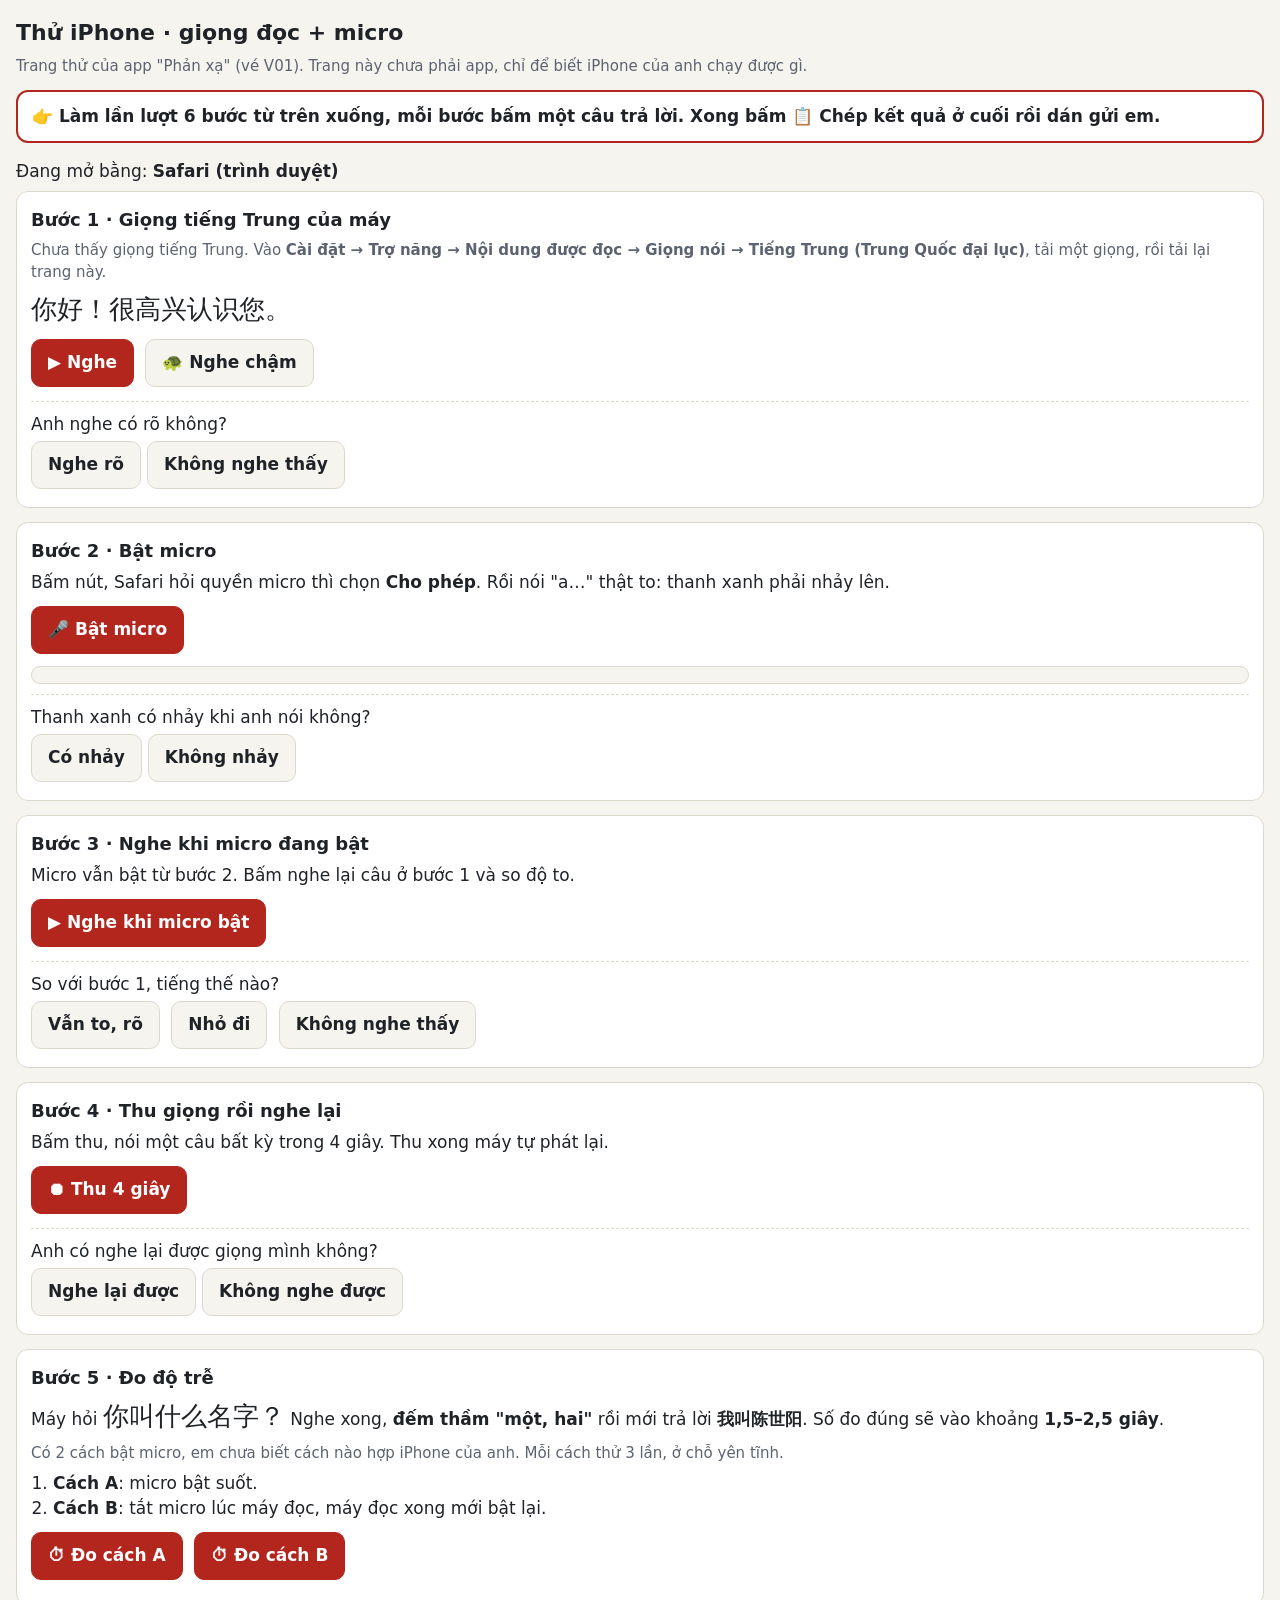
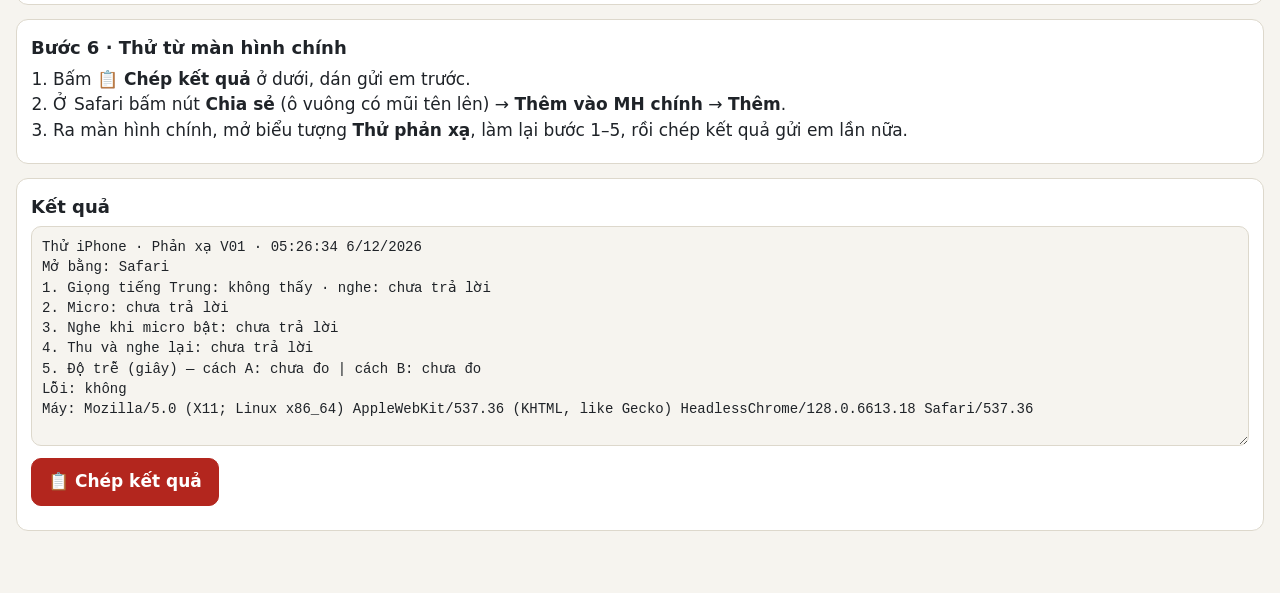
==== thu-iphone.html @ 157a1c89 "Add files via upload" ====
<!doctype html>
<html lang="vi">
<head>
<meta charset="utf-8">
<meta name="viewport" content="width=device-width, initial-scale=1, viewport-fit=cover">
<meta name="apple-mobile-web-app-capable" content="yes">
<meta name="mobile-web-app-capable" content="yes">
<meta name="apple-mobile-web-app-title" content="Thử phản xạ">
<link rel="manifest" href="thu-iphone.webmanifest">
<title>Thử iPhone · Phản xạ</title>
<style>
  :root { --nen: #f6f4ef; --the: #fff; --chu: #1f2328; --phu: #5c6370; --vien: #ddd8cc; --chinh: #b3261e; --xanh: #1a7f37; --vang: #9a6700; }
  @media (prefers-color-scheme: dark) {
    :root { --nen: #16181c; --the: #22252b; --chu: #eceff4; --phu: #a7adb8; --vien: #3a3f47; --chinh: #ff7b72; --xanh: #56d364; --vang: #e3b341; }
  }
  * { box-sizing: border-box; }
  body { margin: 0; background: var(--nen); color: var(--chu); font: 17px/1.5 -apple-system, system-ui, "Segoe UI", sans-serif; padding: 16px 16px 48px; padding-top: max(16px, env(safe-area-inset-top)); }
  h1 { font-size: 22px; margin: 0 0 4px; }
  .chi { background: var(--the); border: 2px solid var(--chinh); border-radius: 12px; padding: 12px 14px; margin: 12px 0 16px; font-weight: 600; }
  section { background: var(--the); border: 1px solid var(--vien); border-radius: 12px; padding: 14px; margin-bottom: 14px; }
  h2 { font-size: 18px; margin: 0 0 6px; }
  p { margin: 6px 0; }
  .phu { color: var(--phu); font-size: 15px; }
  button { font: inherit; font-weight: 600; min-height: 48px; padding: 10px 16px; border-radius: 10px; border: 1px solid var(--vien); background: var(--nen); color: var(--chu); margin: 4px 6px 4px 0; cursor: pointer; }
  button.chinh { background: var(--chinh); border-color: var(--chinh); color: #fff; }
  button[aria-pressed="true"] { outline: 3px solid var(--xanh); }
  button:disabled { opacity: .45; }
  .hoi { margin-top: 10px; padding-top: 10px; border-top: 1px dashed var(--vien); }
  .thanh { height: 18px; background: var(--nen); border: 1px solid var(--vien); border-radius: 9px; overflow: hidden; margin: 8px 0; }
  .thanh > div { height: 100%; width: 0; background: var(--xanh); transition: width 60ms linear; }
  .bao { font-weight: 600; }
  .bao.loi { color: var(--chinh); }
  .bao.tot { color: var(--xanh); }
  .zh { font-size: 26px; }
  ol.so { margin: 6px 0; padding-left: 22px; }
  textarea { width: 100%; min-height: 220px; font: 14px/1.45 ui-monospace, Menlo, monospace; border-radius: 10px; border: 1px solid var(--vien); background: var(--nen); color: var(--chu); padding: 10px; }
</style>
</head>
<body>
<h1>Thử iPhone · giọng đọc + micro</h1>
<p class="phu">Trang thử của app "Phản xạ" (vé V01). Trang này chưa phải app, chỉ để biết iPhone của anh chạy được gì.</p>
<p class="chi">👉 Làm lần lượt 6 bước từ trên xuống, mỗi bước bấm một câu trả lời. Xong bấm <b>📋 Chép kết quả</b> ở cuối rồi dán gửi em.</p>
<p>Đang mở bằng: <b id="cheDo"></b></p>

<section id="b1">
  <h2>Bước 1 · Giọng tiếng Trung của máy</h2>
  <p id="dsGiong" class="phu">Đang tìm giọng…</p>
  <p class="zh">你好！很高兴认识您。</p>
  <button class="chinh" id="nghe1">▶ Nghe</button>
  <button id="nghe1Cham">🐢 Nghe chậm</button>
  <p class="bao" id="bao1"></p>
  <div class="hoi">Anh nghe có rõ không?
    <div><button data-buoc="b1" data-tl="rõ">Nghe rõ</button><button data-buoc="b1" data-tl="không nghe thấy">Không nghe thấy</button></div>
  </div>
</section>

<section id="b2">
  <h2>Bước 2 · Bật micro</h2>
  <p>Bấm nút, Safari hỏi quyền micro thì chọn <b>Cho phép</b>. Rồi nói "a…" thật to: thanh xanh phải nhảy lên.</p>
  <button class="chinh" id="batMic">🎤 Bật micro</button>
  <div class="thanh"><div id="muc"></div></div>
  <p class="bao" id="bao2"></p>
  <div class="hoi">Thanh xanh có nhảy khi anh nói không?
    <div><button data-buoc="b2" data-tl="có nhảy">Có nhảy</button><button data-buoc="b2" data-tl="không nhảy">Không nhảy</button></div>
  </div>
</section>

<section id="b3">
  <h2>Bước 3 · Nghe khi micro đang bật</h2>
  <p>Micro vẫn bật từ bước 2. Bấm nghe lại câu ở bước 1 và so độ to.</p>
  <button class="chinh" id="nghe3">▶ Nghe khi micro bật</button>
  <p class="bao" id="bao3"></p>
  <div class="hoi">So với bước 1, tiếng thế nào?
    <div>
      <button data-buoc="b3" data-tl="vẫn to, rõ">Vẫn to, rõ</button>
      <button data-buoc="b3" data-tl="nhỏ đi / ra loa nghe gọi">Nhỏ đi</button>
      <button data-buoc="b3" data-tl="không nghe thấy">Không nghe thấy</button>
    </div>
  </div>
</section>

<section id="b4">
  <h2>Bước 4 · Thu giọng rồi nghe lại</h2>
  <p>Bấm thu, nói một câu bất kỳ trong 4 giây. Thu xong máy tự phát lại.</p>
  <button class="chinh" id="thu">⏺ Thu 4 giây</button>
  <audio id="banThu" controls hidden></audio>
  <p class="bao" id="bao4"></p>
  <div class="hoi">Anh có nghe lại được giọng mình không?
    <div><button data-buoc="b4" data-tl="nghe lại được">Nghe lại được</button><button data-buoc="b4" data-tl="không nghe được">Không nghe được</button></div>
  </div>
</section>

<section id="b5">
  <h2>Bước 5 · Đo độ trễ</h2>
  <p>Máy hỏi <span class="zh">你叫什么名字？</span> Nghe xong, <b>đếm thầm "một, hai"</b> rồi mới trả lời <b>我叫陈世阳</b>. Số đo đúng sẽ vào khoảng <b>1,5–2,5 giây</b>.</p>
  <p class="phu">Có 2 cách bật micro, em chưa biết cách nào hợp iPhone của anh. Mỗi cách thử 3 lần, ở chỗ yên tĩnh.</p>
  <ol class="so">
    <li><b>Cách A</b>: micro bật suốt.</li>
    <li><b>Cách B</b>: tắt micro lúc máy đọc, máy đọc xong mới bật lại.</li>
  </ol>
  <button class="chinh" id="doA">⏱ Đo cách A</button>
  <button class="chinh" id="doB">⏱ Đo cách B</button>
  <p class="bao" id="bao5"></p>
  <p id="ketQua5" class="phu"></p>
</section>

<section id="b6">
  <h2>Bước 6 · Thử từ màn hình chính</h2>
  <ol class="so">
    <li>Bấm <b>📋 Chép kết quả</b> ở dưới, dán gửi em trước.</li>
    <li>Ở Safari bấm nút <b>Chia sẻ</b> (ô vuông có mũi tên lên) → <b>Thêm vào MH chính</b> → <b>Thêm</b>.</li>
    <li>Ra màn hình chính, mở biểu tượng <b>Thử phản xạ</b>, làm lại bước 1–5, rồi chép kết quả gửi em lần nữa.</li>
  </ol>
</section>

<section>
  <h2>Kết quả</h2>
  <textarea id="tongKet" readonly></textarea>
  <button class="chinh" id="chep">📋 Chép kết quả</button>
  <p class="bao" id="baoChep"></p>
</section>

<script type="module">
import { timDiemMoMieng, tinhNguong } from './js/do-tre.js';

const $ = id => document.getElementById(id);
const CAU_THU = '你好！很高兴认识您。';
const CAU_HOI = '你叫什么名字？';
const kq = { b1: '', b2: '', b3: '', b4: '', A: [], B: [], sanSangB: [], nguong: null, loi: [] };

const laManHinhChinh = navigator.standalone === true || matchMedia('(display-mode: standalone)').matches;
$('cheDo').textContent = laManHinhChinh ? 'Màn hình chính' : 'Safari (trình duyệt)';

function bao(id, chu, kieu = '') { const el = $(id); el.textContent = chu; el.className = 'bao ' + kieu; }
function giay(ms) { return ms == null ? '—' : (ms / 1000).toFixed(1).replace('.', ','); }
function ghiLoi(chu) { kq.loi.push(chu); capNhatTongKet(); }

// ——— Giọng đọc ———
let giongTrung = null;
function chonGiong() {
  const tatCa = speechSynthesis.getVoices().filter(v => /^zh[-_]CN/i.test(v.lang) || v.lang === 'zh');
  if (!tatCa.length) {
    $('dsGiong').innerHTML = 'Chưa thấy giọng tiếng Trung. Vào <b>Cài đặt → Trợ năng → Nội dung được đọc → Giọng nói → Tiếng Trung (Trung Quốc đại lục)</b>, tải một giọng, rồi tải lại trang này.';
    return;
  }
  const tot = tatCa.find(v => /enhanced|premium|nâng cao|增强|优化/i.test(v.name));
  giongTrung = tot || tatCa[0];
  kq.giong = tatCa.map(v => v.name);
  $('dsGiong').textContent = `Có ${tatCa.length} giọng: ${kq.giong.join(', ')}. Đang dùng: ${giongTrung.name}.`;
  capNhatTongKet();
}
if ('speechSynthesis' in window) {
  chonGiong();
  speechSynthesis.addEventListener('voiceschanged', chonGiong);
} else {
  $('dsGiong').textContent = 'Trình duyệt này không có giọng đọc.';
}

// Đọc câu; trả về mốc performance.now() lúc đọc xong (hoặc lúc hết giờ chờ).
function noi(chu, toc = 1) {
  return new Promise(resolve => {
    if (!('speechSynthesis' in window)) { ghiLoi('không có speechSynthesis'); resolve({ xong: performance.now(), hetGio: true }); return; }
    speechSynthesis.cancel();
    const u = new SpeechSynthesisUtterance(chu);
    u.lang = 'zh-CN';
    if (giongTrung) u.voice = giongTrung;
    u.rate = toc;
    let daXong = false;
    const ket = hetGio => { if (daXong) return; daXong = true; clearTimeout(cho); resolve({ xong: performance.now(), hetGio }); };
    const cho = setTimeout(() => { ghiLoi('máy đọc không báo "xong" (hết giờ chờ)'); ket(true); }, 2500 + chu.length * 700 / toc);
    u.onend = () => ket(false);
    u.onerror = e => { ghiLoi('lỗi đọc: ' + (e.error || 'không rõ')); ket(true); };
    speechSynthesis.speak(u);
  });
}

$('nghe1').onclick = async () => { bao('bao1', 'Đang đọc…'); await noi(CAU_THU); bao('bao1', 'Đọc xong.'); };
$('nghe1Cham').onclick = async () => { bao('bao1', 'Đang đọc chậm…'); await noi(CAU_THU, 0.6); bao('bao1', 'Đọc xong.'); };

// ——— Micro ———
let luong = null, ngu = null, phanTich = null, nguon = null, dem = null;
const mau = [];           // [{t, muc}] — mẫu âm lượng liên tục, 20 ms một lần
let mucHienTai = 0;

async function moMic() {
  if (luong && luong.active) return true;
  try {
    luong = await navigator.mediaDevices.getUserMedia({ audio: { echoCancellation: true, noiseSuppression: true } });
  } catch (e) {
    const tuChoi = e.name === 'NotAllowedError';
    bao('bao2', tuChoi
      ? 'Safari chưa được dùng micro. Vào Cài đặt → Safari → Micrô → chọn "Hỏi" hoặc "Cho phép", rồi tải lại trang.'
      : 'Không bật được micro: ' + e.name, 'loi');
    ghiLoi('micro: ' + e.name);
    return false;
  }
  ngu = ngu || new (window.AudioContext || window.webkitAudioContext)();
  if (ngu.state === 'suspended') await ngu.resume();
  nguon = ngu.createMediaStreamSource(luong);
  phanTich = ngu.createAnalyser();
  phanTich.fftSize = 1024;
  nguon.connect(phanTich);
  const buf = new Float32Array(phanTich.fftSize);
  clearInterval(dem);
  dem = setInterval(() => {
    phanTich.getFloatTimeDomainData(buf);
    let s = 0; for (const x of buf) s += x * x;
    mucHienTai = Math.sqrt(s / buf.length);
    mau.push({ t: performance.now(), muc: mucHienTai });
    if (mau.length > 1500) mau.splice(0, 500);
    $('muc').style.width = Math.min(100, mucHienTai * 400) + '%';
  }, 20);
  return true;
}

function tatMic() {
  clearInterval(dem); dem = null;
  if (luong) luong.getTracks().forEach(t => t.stop());
  luong = null;
  $('muc').style.width = '0';
}

$('batMic').onclick = async () => {
  bao('bao2', 'Đang bật micro…');
  if (await moMic()) bao('bao2', 'Micro đã bật. Nói "a…" thử xem thanh xanh.', 'tot');
};

$('nghe3').onclick = async () => {
  if (!(await moMic())) return;
  bao('bao3', 'Đang đọc, micro vẫn bật…');
  await noi(CAU_THU);
  bao('bao3', 'Đọc xong.');
};

// ——— Thu và nghe lại ———
$('thu').onclick = async () => {
  if (!(await moMic())) { bao('bao4', 'Cần bật micro ở bước 2 trước.', 'loi'); return; }
  if (!window.MediaRecorder) { bao('bao4', 'Máy này không thu được (không có MediaRecorder).', 'loi'); ghiLoi('không có MediaRecorder'); return; }
  const kieu = ['audio/mp4', 'audio/webm'].find(k => MediaRecorder.isTypeSupported(k));
  const rec = new MediaRecorder(luong, kieu ? { mimeType: kieu } : undefined);
  const manh = [];
  rec.ondataavailable = e => e.data.size && manh.push(e.data);
  rec.onstop = () => {
    const blob = new Blob(manh, { type: rec.mimeType || kieu || 'audio/mp4' });
    const a = $('banThu');
    a.src = URL.createObjectURL(blob);
    a.hidden = false;
    a.play().catch(() => bao('bao4', 'Thu xong. Bấm ▶ trên thanh phát để nghe lại.'));
    bao('bao4', `Thu xong (${Math.round(blob.size / 1024)} KB). Đang phát lại…`, 'tot');
  };
  rec.start();
  let con = 4;
  $('thu').disabled = true;
  bao('bao4', `Đang thu… ${con}`);
  const t = setInterval(() => {
    con--;
    if (con > 0) { bao('bao4', `Đang thu… ${con}`); return; }
    clearInterval(t); rec.stop(); $('thu').disabled = false;
  }, 1000);
};

// ——— Đo độ trễ ———
const nghi = ms => new Promise(r => setTimeout(r, ms));

async function doDoTre(cach) {
  for (const id of ['doA', 'doB']) $(id).disabled = true;
  try {
    if (!(await moMic())) { bao('bao5', 'Cần bật micro ở bước 2 trước.', 'loi'); return; }
    bao('bao5', 'Giữ yên lặng 1 giây để máy nghe tiếng nền…');
    const moc = performance.now();
    await nghi(800);
    const nguong = tinhNguong(mau.filter(m => m.t >= moc));
    kq.nguong = nguong;

    if (cach === 'B') tatMic();
    bao('bao5', 'Máy đang hỏi… nghe xong đếm thầm "một, hai" rồi trả lời.');
    const { xong } = await noi(CAU_HOI);

    let sanSang = 0;
    if (cach === 'B') {
      if (!(await moMic())) return;
      sanSang = performance.now() - xong;
      kq.sanSangB.push(sanSang);
    }
    bao('bao5', '🎤 Mời anh trả lời…');
    let doTre = null;
    const het = xong + 8000;
    while (performance.now() < het) {
      await nghi(50);
      doTre = timDiemMoMieng(mau, { batDau: xong, nguong });
      if (doTre != null) break;
    }
    kq[cach].push(doTre);
    if (doTre == null) bao('bao5', 'Không nghe thấy tiếng trả lời trong 8 giây. Thử nói to hơn.', 'loi');
    else bao('bao5', `Cách ${cach}: anh mở miệng sau ${giay(doTre)} giây.` + (cach === 'B' ? ` (Micro bật lại sau ${giay(sanSang)} giây.)` : ''), 'tot');
    $('ketQua5').textContent = `Cách A: ${kq.A.map(giay).join(' · ') || 'chưa đo'} giây — Cách B: ${kq.B.map(giay).join(' · ') || 'chưa đo'} giây`;
    capNhatTongKet();
  } finally {
    for (const id of ['doA', 'doB']) $(id).disabled = false;
  }
}
$('doA').onclick = () => doDoTre('A');
$('doB').onclick = () => doDoTre('B');

// ——— Câu trả lời của anh + tổng kết ———
document.querySelectorAll('button[data-buoc]').forEach(b => {
  b.onclick = () => {
    const buoc = b.dataset.buoc;
    kq[buoc] = b.dataset.tl;
    document.querySelectorAll(`button[data-buoc="${buoc}"]`).forEach(x => x.setAttribute('aria-pressed', String(x === b)));
    capNhatTongKet();
  };
});

function capNhatTongKet() {
  const bayGio = new Date().toLocaleString('vi-VN');
  $('tongKet').value = [
    `Thử iPhone · Phản xạ V01 · ${bayGio}`,
    `Mở bằng: ${laManHinhChinh ? 'Màn hình chính' : 'Safari'}`,
    `1. Giọng tiếng Trung: ${kq.giong ? kq.giong.join(', ') : 'không thấy'} · nghe: ${kq.b1 || 'chưa trả lời'}`,
    `2. Micro: ${kq.b2 || 'chưa trả lời'}`,
    `3. Nghe khi micro bật: ${kq.b3 || 'chưa trả lời'}`,
    `4. Thu và nghe lại: ${kq.b4 || 'chưa trả lời'}`,
    `5. Độ trễ (giây) — cách A: ${kq.A.map(giay).join(' · ') || 'chưa đo'} | cách B: ${kq.B.map(giay).join(' · ') || 'chưa đo'}` +
      (kq.sanSangB.length ? ` | micro B bật lại sau: ${kq.sanSangB.map(giay).join(' · ')}` : '') +
      (kq.nguong != null ? ` | ngưỡng: ${kq.nguong.toFixed(3)}` : ''),
    `Lỗi: ${kq.loi.length ? kq.loi.join('; ') : 'không'}`,
    `Máy: ${navigator.userAgent}`,
  ].join('\n');
}
capNhatTongKet();

$('chep').onclick = async () => {
  capNhatTongKet();
  try {
    await navigator.clipboard.writeText($('tongKet').value);
    bao('baoChep', 'Đã chép. Mở Zalo hoặc ô chat, giữ ngón tay rồi chọn Dán.', 'tot');
  } catch {
    $('tongKet').select();
    bao('baoChep', 'Máy không cho chép tự động. Chữ đã được bôi đen: giữ ngón tay lên khung rồi chọn Sao chép.', 'loi');
  }
};
</script>
</body>
</html>
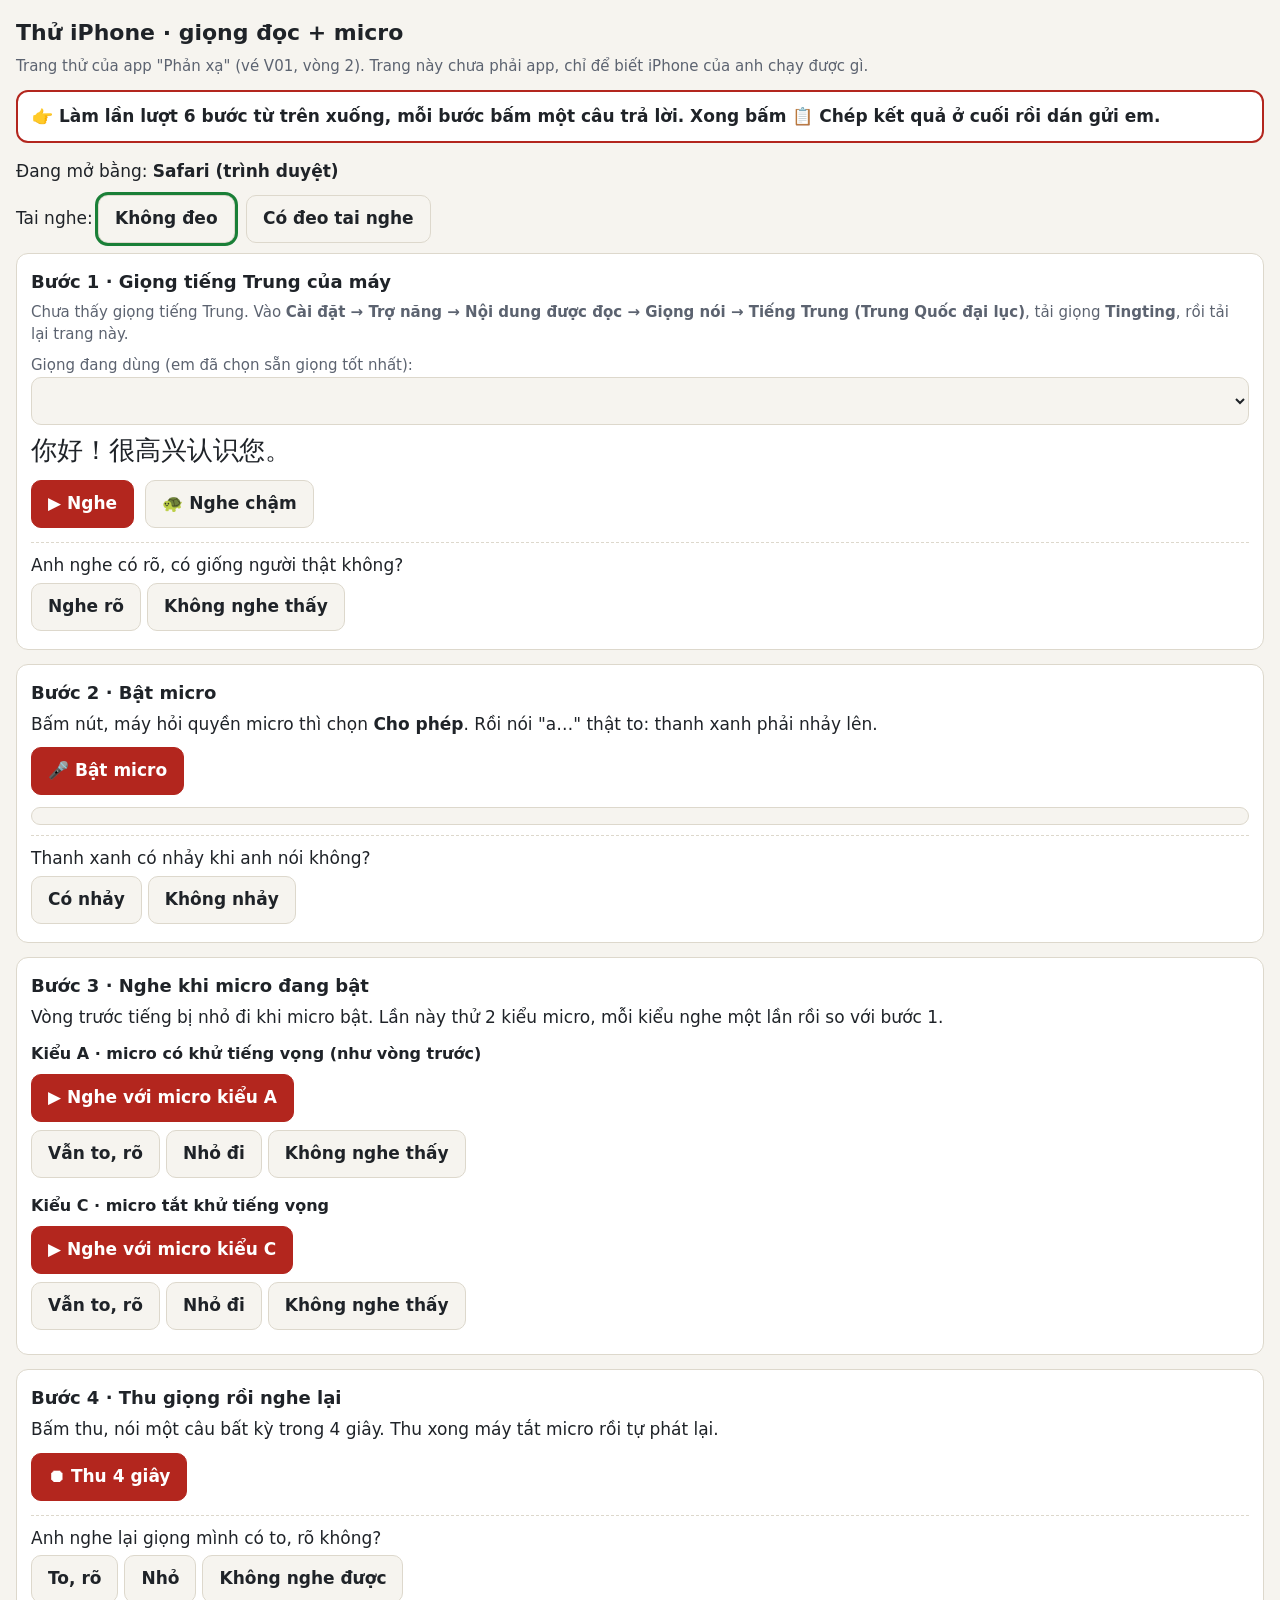
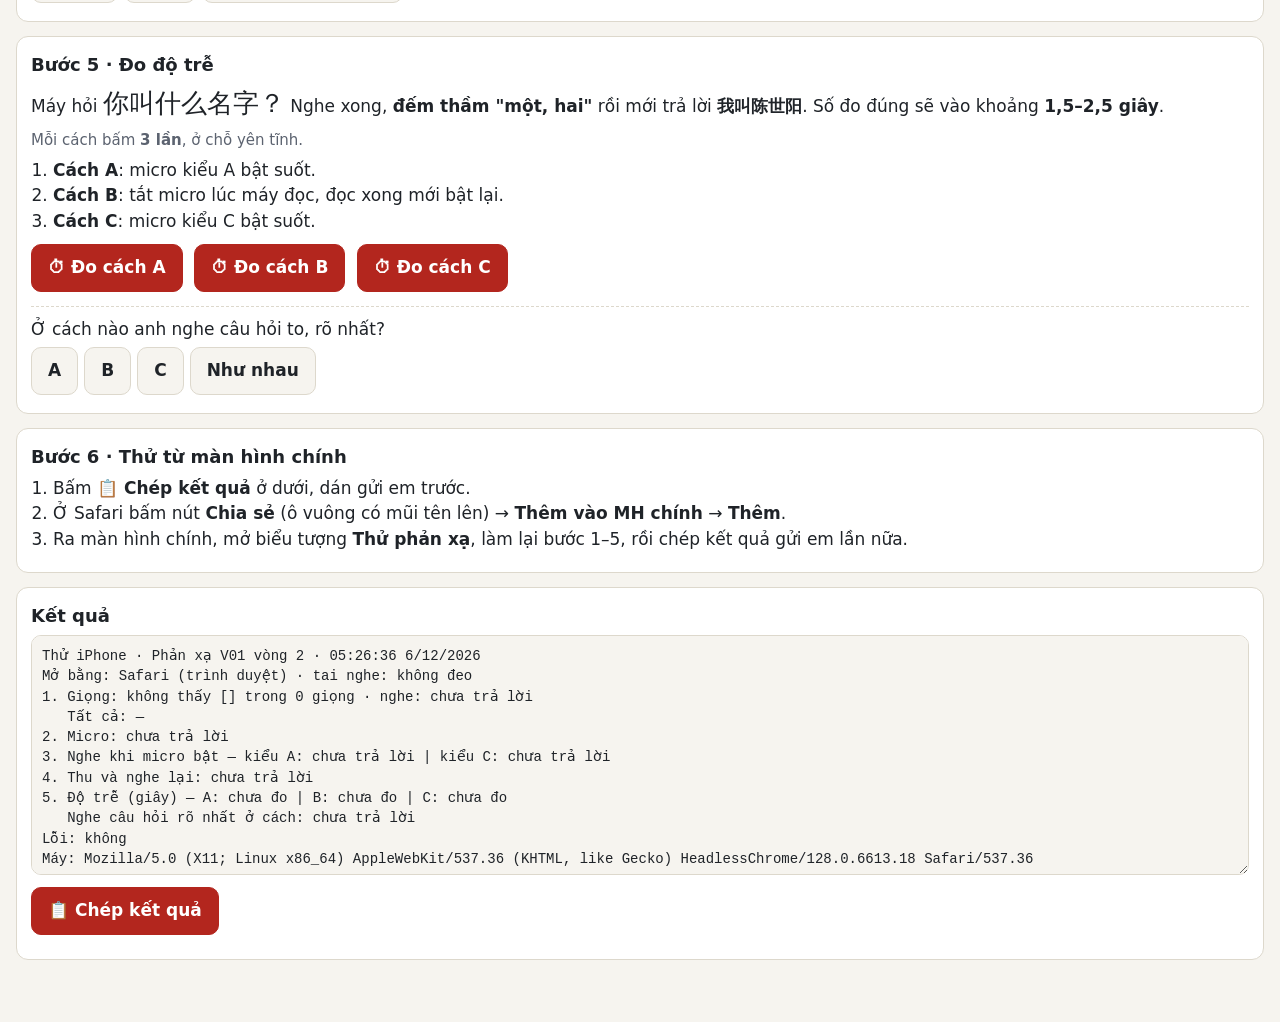
==== commit 62690d59: "Add files via upload" ====
--- a/thu-iphone.html
+++ b/thu-iphone.html
@@ -17,14 +17,17 @@
   body { margin: 0; background: var(--nen); color: var(--chu); font: 17px/1.5 -apple-system, system-ui, "Segoe UI", sans-serif; padding: 16px 16px 48px; padding-top: max(16px, env(safe-area-inset-top)); }
   h1 { font-size: 22px; margin: 0 0 4px; }
   .chi { background: var(--the); border: 2px solid var(--chinh); border-radius: 12px; padding: 12px 14px; margin: 12px 0 16px; font-weight: 600; }
+  .canh { background: var(--chinh); color: #fff; border-radius: 12px; padding: 12px 14px; margin: 12px 0; font-weight: 600; }
   section { background: var(--the); border: 1px solid var(--vien); border-radius: 12px; padding: 14px; margin-bottom: 14px; }
   h2 { font-size: 18px; margin: 0 0 6px; }
+  h3 { font-size: 16px; margin: 12px 0 4px; }
   p { margin: 6px 0; }
   .phu { color: var(--phu); font-size: 15px; }
   button { font: inherit; font-weight: 600; min-height: 48px; padding: 10px 16px; border-radius: 10px; border: 1px solid var(--vien); background: var(--nen); color: var(--chu); margin: 4px 6px 4px 0; cursor: pointer; }
   button.chinh { background: var(--chinh); border-color: var(--chinh); color: #fff; }
   button[aria-pressed="true"] { outline: 3px solid var(--xanh); }
   button:disabled { opacity: .45; }
+  select { font: inherit; min-height: 48px; width: 100%; border-radius: 10px; border: 1px solid var(--vien); background: var(--nen); color: var(--chu); padding: 8px; }
   .hoi { margin-top: 10px; padding-top: 10px; border-top: 1px dashed var(--vien); }
   .thanh { height: 18px; background: var(--nen); border: 1px solid var(--vien); border-radius: 9px; overflow: hidden; margin: 8px 0; }
   .thanh > div { height: 100%; width: 0; background: var(--xanh); transition: width 60ms linear; }
@@ -33,30 +36,37 @@
   .bao.tot { color: var(--xanh); }
   .zh { font-size: 26px; }
   ol.so { margin: 6px 0; padding-left: 22px; }
-  textarea { width: 100%; min-height: 220px; font: 14px/1.45 ui-monospace, Menlo, monospace; border-radius: 10px; border: 1px solid var(--vien); background: var(--nen); color: var(--chu); padding: 10px; }
+  textarea { width: 100%; min-height: 240px; font: 14px/1.45 ui-monospace, Menlo, monospace; border-radius: 10px; border: 1px solid var(--vien); background: var(--nen); color: var(--chu); padding: 10px; }
 </style>
 </head>
 <body>
 <h1>Thử iPhone · giọng đọc + micro</h1>
-<p class="phu">Trang thử của app "Phản xạ" (vé V01). Trang này chưa phải app, chỉ để biết iPhone của anh chạy được gì.</p>
+<p class="phu">Trang thử của app "Phản xạ" (vé V01, vòng 2). Trang này chưa phải app, chỉ để biết iPhone của anh chạy được gì.</p>
+<p class="canh" id="canhTrongApp" hidden>⚠️ Anh đang mở trang trong <span id="tenApp"></span>, không phải Safari. Micro và giọng đọc ở đây chạy khác Safari. Bấm <b>⋯</b> góc trên phải → <b>Mở bằng trình duyệt</b> (hoặc chép link dán vào Safari), rồi làm lại từ đầu.</p>
 <p class="chi">👉 Làm lần lượt 6 bước từ trên xuống, mỗi bước bấm một câu trả lời. Xong bấm <b>📋 Chép kết quả</b> ở cuối rồi dán gửi em.</p>
 <p>Đang mở bằng: <b id="cheDo"></b></p>
+<p>Tai nghe:
+  <button data-buoc="taiNghe" data-tl="không đeo" aria-pressed="true">Không đeo</button>
+  <button data-buoc="taiNghe" data-tl="có đeo">Có đeo tai nghe</button>
+</p>
 
 <section id="b1">
   <h2>Bước 1 · Giọng tiếng Trung của máy</h2>
   <p id="dsGiong" class="phu">Đang tìm giọng…</p>
+  <label for="chonGiong" class="phu">Giọng đang dùng (em đã chọn sẵn giọng tốt nhất):</label>
+  <select id="chonGiong"></select>
   <p class="zh">你好！很高兴认识您。</p>
   <button class="chinh" id="nghe1">▶ Nghe</button>
   <button id="nghe1Cham">🐢 Nghe chậm</button>
   <p class="bao" id="bao1"></p>
-  <div class="hoi">Anh nghe có rõ không?
+  <div class="hoi">Anh nghe có rõ, có giống người thật không?
     <div><button data-buoc="b1" data-tl="rõ">Nghe rõ</button><button data-buoc="b1" data-tl="không nghe thấy">Không nghe thấy</button></div>
   </div>
 </section>
 
 <section id="b2">
   <h2>Bước 2 · Bật micro</h2>
-  <p>Bấm nút, Safari hỏi quyền micro thì chọn <b>Cho phép</b>. Rồi nói "a…" thật to: thanh xanh phải nhảy lên.</p>
+  <p>Bấm nút, máy hỏi quyền micro thì chọn <b>Cho phép</b>. Rồi nói "a…" thật to: thanh xanh phải nhảy lên.</p>
   <button class="chinh" id="batMic">🎤 Bật micro</button>
   <div class="thanh"><div id="muc"></div></div>
   <p class="bao" id="bao2"></p>
@@ -67,41 +77,44 @@
 
 <section id="b3">
   <h2>Bước 3 · Nghe khi micro đang bật</h2>
-  <p>Micro vẫn bật từ bước 2. Bấm nghe lại câu ở bước 1 và so độ to.</p>
-  <button class="chinh" id="nghe3">▶ Nghe khi micro bật</button>
+  <p>Vòng trước tiếng bị nhỏ đi khi micro bật. Lần này thử 2 kiểu micro, mỗi kiểu nghe một lần rồi so với bước 1.</p>
+  <h3>Kiểu A · micro có khử tiếng vọng (như vòng trước)</h3>
+  <button class="chinh" id="nghe3A">▶ Nghe với micro kiểu A</button>
+  <div><button data-buoc="b3A" data-tl="vẫn to, rõ">Vẫn to, rõ</button><button data-buoc="b3A" data-tl="nhỏ đi">Nhỏ đi</button><button data-buoc="b3A" data-tl="không nghe thấy">Không nghe thấy</button></div>
+  <h3>Kiểu C · micro tắt khử tiếng vọng</h3>
+  <button class="chinh" id="nghe3C">▶ Nghe với micro kiểu C</button>
+  <div><button data-buoc="b3C" data-tl="vẫn to, rõ">Vẫn to, rõ</button><button data-buoc="b3C" data-tl="nhỏ đi">Nhỏ đi</button><button data-buoc="b3C" data-tl="không nghe thấy">Không nghe thấy</button></div>
   <p class="bao" id="bao3"></p>
-  <div class="hoi">So với bước 1, tiếng thế nào?
-    <div>
-      <button data-buoc="b3" data-tl="vẫn to, rõ">Vẫn to, rõ</button>
-      <button data-buoc="b3" data-tl="nhỏ đi / ra loa nghe gọi">Nhỏ đi</button>
-      <button data-buoc="b3" data-tl="không nghe thấy">Không nghe thấy</button>
-    </div>
-  </div>
 </section>
 
 <section id="b4">
   <h2>Bước 4 · Thu giọng rồi nghe lại</h2>
-  <p>Bấm thu, nói một câu bất kỳ trong 4 giây. Thu xong máy tự phát lại.</p>
+  <p>Bấm thu, nói một câu bất kỳ trong 4 giây. Thu xong máy tắt micro rồi tự phát lại.</p>
   <button class="chinh" id="thu">⏺ Thu 4 giây</button>
   <audio id="banThu" controls hidden></audio>
   <p class="bao" id="bao4"></p>
-  <div class="hoi">Anh có nghe lại được giọng mình không?
-    <div><button data-buoc="b4" data-tl="nghe lại được">Nghe lại được</button><button data-buoc="b4" data-tl="không nghe được">Không nghe được</button></div>
+  <div class="hoi">Anh nghe lại giọng mình có to, rõ không?
+    <div><button data-buoc="b4" data-tl="to, rõ">To, rõ</button><button data-buoc="b4" data-tl="nhỏ">Nhỏ</button><button data-buoc="b4" data-tl="không nghe được">Không nghe được</button></div>
   </div>
 </section>
 
 <section id="b5">
   <h2>Bước 5 · Đo độ trễ</h2>
   <p>Máy hỏi <span class="zh">你叫什么名字？</span> Nghe xong, <b>đếm thầm "một, hai"</b> rồi mới trả lời <b>我叫陈世阳</b>. Số đo đúng sẽ vào khoảng <b>1,5–2,5 giây</b>.</p>
-  <p class="phu">Có 2 cách bật micro, em chưa biết cách nào hợp iPhone của anh. Mỗi cách thử 3 lần, ở chỗ yên tĩnh.</p>
+  <p class="phu">Mỗi cách bấm <b>3 lần</b>, ở chỗ yên tĩnh.</p>
   <ol class="so">
-    <li><b>Cách A</b>: micro bật suốt.</li>
-    <li><b>Cách B</b>: tắt micro lúc máy đọc, máy đọc xong mới bật lại.</li>
+    <li><b>Cách A</b>: micro kiểu A bật suốt.</li>
+    <li><b>Cách B</b>: tắt micro lúc máy đọc, đọc xong mới bật lại.</li>
+    <li><b>Cách C</b>: micro kiểu C bật suốt.</li>
   </ol>
   <button class="chinh" id="doA">⏱ Đo cách A</button>
   <button class="chinh" id="doB">⏱ Đo cách B</button>
+  <button class="chinh" id="doC">⏱ Đo cách C</button>
   <p class="bao" id="bao5"></p>
   <p id="ketQua5" class="phu"></p>
+  <div class="hoi">Ở cách nào anh nghe câu hỏi to, rõ nhất?
+    <div><button data-buoc="b5" data-tl="A">A</button><button data-buoc="b5" data-tl="B">B</button><button data-buoc="b5" data-tl="C">C</button><button data-buoc="b5" data-tl="như nhau">Như nhau</button></div>
+  </div>
 </section>
 
 <section id="b6">
@@ -122,36 +135,45 @@
 
 <script type="module">
 import { timDiemMoMieng, tinhNguong } from './js/do-tre.js';
+import { xepGiong, nhanGiong } from './js/chon-giong.js';
 
 const $ = id => document.getElementById(id);
 const CAU_THU = '你好！很高兴认识您。';
 const CAU_HOI = '你叫什么名字？';
-const kq = { b1: '', b2: '', b3: '', b4: '', A: [], B: [], sanSangB: [], nguong: null, loi: [] };
-
+const kq = { taiNghe: 'không đeo', b1: '', b2: '', b3A: '', b3C: '', b4: '', b5: '', A: [], B: [], C: [], nguong: null, loi: [] };
+
+const UA = navigator.userAgent;
+const appNgoai = (UA.match(/Zalo|FBAN|FBAV|Instagram|Line\/|Messenger|TikTok/) || [])[0];
+const tenApp = appNgoai ? ({ FBAN: 'Facebook', FBAV: 'Facebook', 'Line/': 'Line' }[appNgoai] || appNgoai) : null;
 const laManHinhChinh = navigator.standalone === true || matchMedia('(display-mode: standalone)').matches;
-$('cheDo').textContent = laManHinhChinh ? 'Màn hình chính' : 'Safari (trình duyệt)';
+const cheDo = tenApp ? `Trong ${tenApp} (không phải Safari)` : laManHinhChinh ? 'Màn hình chính' : 'Safari (trình duyệt)';
+$('cheDo').textContent = cheDo;
+if (tenApp) { $('tenApp').textContent = tenApp; $('canhTrongApp').hidden = false; }
 
 function bao(id, chu, kieu = '') { const el = $(id); el.textContent = chu; el.className = 'bao ' + kieu; }
 function giay(ms) { return ms == null ? '—' : (ms / 1000).toFixed(1).replace('.', ','); }
 function ghiLoi(chu) { kq.loi.push(chu); capNhatTongKet(); }
 
 // ——— Giọng đọc ———
-let giongTrung = null;
-function chonGiong() {
-  const tatCa = speechSynthesis.getVoices().filter(v => /^zh[-_]CN/i.test(v.lang) || v.lang === 'zh');
-  if (!tatCa.length) {
-    $('dsGiong').innerHTML = 'Chưa thấy giọng tiếng Trung. Vào <b>Cài đặt → Trợ năng → Nội dung được đọc → Giọng nói → Tiếng Trung (Trung Quốc đại lục)</b>, tải một giọng, rồi tải lại trang này.';
+let dsGiong = [], giongTrung = null;
+function napGiong() {
+  dsGiong = xepGiong(speechSynthesis.getVoices());
+  if (!dsGiong.length) {
+    $('dsGiong').innerHTML = 'Chưa thấy giọng tiếng Trung. Vào <b>Cài đặt → Trợ năng → Nội dung được đọc → Giọng nói → Tiếng Trung (Trung Quốc đại lục)</b>, tải giọng <b>Tingting</b>, rồi tải lại trang này.';
     return;
   }
-  const tot = tatCa.find(v => /enhanced|premium|nâng cao|增强|优化/i.test(v.name));
-  giongTrung = tot || tatCa[0];
-  kq.giong = tatCa.map(v => v.name);
-  $('dsGiong').textContent = `Có ${tatCa.length} giọng: ${kq.giong.join(', ')}. Đang dùng: ${giongTrung.name}.`;
+  const dangChon = giongTrung && giongTrung.voiceURI;
+  $('chonGiong').innerHTML = dsGiong.map((v, i) => `<option value="${i}">${nhanGiong(v)}</option>`).join('');
+  const i = Math.max(0, dsGiong.findIndex(v => v.voiceURI === dangChon));
+  $('chonGiong').value = String(i);
+  giongTrung = dsGiong[i];
+  $('dsGiong').textContent = `Máy có ${dsGiong.length} giọng tiếng Trung.`;
   capNhatTongKet();
 }
+$('chonGiong').onchange = e => { giongTrung = dsGiong[+e.target.value]; capNhatTongKet(); };
 if ('speechSynthesis' in window) {
-  chonGiong();
-  speechSynthesis.addEventListener('voiceschanged', chonGiong);
+  napGiong();
+  speechSynthesis.addEventListener('voiceschanged', napGiong);
 } else {
   $('dsGiong').textContent = 'Trình duyệt này không có giọng đọc.';
 }
@@ -169,46 +191,52 @@
     const ket = hetGio => { if (daXong) return; daXong = true; clearTimeout(cho); resolve({ xong: performance.now(), hetGio }); };
     const cho = setTimeout(() => { ghiLoi('máy đọc không báo "xong" (hết giờ chờ)'); ket(true); }, 2500 + chu.length * 700 / toc);
     u.onend = () => ket(false);
-    u.onerror = e => { ghiLoi('lỗi đọc: ' + (e.error || 'không rõ')); ket(true); };
+    u.onerror = e => {
+      // canceled/interrupted: do chính trang gọi cancel() khi bấm nghe câu mới — không phải lỗi
+      if (e.error !== 'canceled' && e.error !== 'interrupted') ghiLoi('lỗi đọc: ' + (e.error || 'không rõ'));
+      ket(true);
+    };
     speechSynthesis.speak(u);
   });
 }
 
-$('nghe1').onclick = async () => { bao('bao1', 'Đang đọc…'); await noi(CAU_THU); bao('bao1', 'Đọc xong.'); };
-$('nghe1Cham').onclick = async () => { bao('bao1', 'Đang đọc chậm…'); await noi(CAU_THU, 0.6); bao('bao1', 'Đọc xong.'); };
+$('nghe1').onclick = async () => { tatMic(); bao('bao1', 'Đang đọc…'); await noi(CAU_THU); bao('bao1', 'Đọc xong.'); };
+$('nghe1Cham').onclick = async () => { tatMic(); bao('bao1', 'Đang đọc chậm…'); await noi(CAU_THU, 0.6); bao('bao1', 'Đọc xong.'); };
 
 // ——— Micro ———
-let luong = null, ngu = null, phanTich = null, nguon = null, dem = null;
+// kieu 'A': có khử tiếng vọng; 'C': tắt khử tiếng vọng, tắt lọc ồn, tắt tự chỉnh âm lượng
+let luong = null, kieuMic = null, ngu = null, phanTich = null, dem = null;
 const mau = [];           // [{t, muc}] — mẫu âm lượng liên tục, 20 ms một lần
-let mucHienTai = 0;
-
-async function moMic() {
-  if (luong && luong.active) return true;
+
+async function moMic(kieu = 'A') {
+  if (luong && luong.active && kieuMic === kieu) return true;
+  tatMic();
+  const xuLy = kieu === 'C' ? false : true;
   try {
-    luong = await navigator.mediaDevices.getUserMedia({ audio: { echoCancellation: true, noiseSuppression: true } });
+    luong = await navigator.mediaDevices.getUserMedia({ audio: { echoCancellation: xuLy, noiseSuppression: xuLy, autoGainControl: xuLy } });
   } catch (e) {
     const tuChoi = e.name === 'NotAllowedError';
     bao('bao2', tuChoi
-      ? 'Safari chưa được dùng micro. Vào Cài đặt → Safari → Micrô → chọn "Hỏi" hoặc "Cho phép", rồi tải lại trang.'
+      ? 'Chưa được dùng micro. Vào Cài đặt → Safari → Micrô → chọn "Hỏi" hoặc "Cho phép", rồi tải lại trang.'
       : 'Không bật được micro: ' + e.name, 'loi');
     ghiLoi('micro: ' + e.name);
     return false;
   }
+  kieuMic = kieu;
   ngu = ngu || new (window.AudioContext || window.webkitAudioContext)();
   if (ngu.state === 'suspended') await ngu.resume();
-  nguon = ngu.createMediaStreamSource(luong);
+  const nguon = ngu.createMediaStreamSource(luong);
   phanTich = ngu.createAnalyser();
   phanTich.fftSize = 1024;
   nguon.connect(phanTich);
   const buf = new Float32Array(phanTich.fftSize);
-  clearInterval(dem);
   dem = setInterval(() => {
     phanTich.getFloatTimeDomainData(buf);
     let s = 0; for (const x of buf) s += x * x;
-    mucHienTai = Math.sqrt(s / buf.length);
-    mau.push({ t: performance.now(), muc: mucHienTai });
+    const muc = Math.sqrt(s / buf.length);
+    mau.push({ t: performance.now(), muc });
     if (mau.length > 1500) mau.splice(0, 500);
-    $('muc').style.width = Math.min(100, mucHienTai * 400) + '%';
+    $('muc').style.width = Math.min(100, muc * 400) + '%';
   }, 20);
   return true;
 }
@@ -216,31 +244,34 @@
 function tatMic() {
   clearInterval(dem); dem = null;
   if (luong) luong.getTracks().forEach(t => t.stop());
-  luong = null;
+  luong = null; kieuMic = null;
   $('muc').style.width = '0';
 }
 
 $('batMic').onclick = async () => {
   bao('bao2', 'Đang bật micro…');
-  if (await moMic()) bao('bao2', 'Micro đã bật. Nói "a…" thử xem thanh xanh.', 'tot');
+  if (await moMic('A')) bao('bao2', 'Micro đã bật. Nói "a…" thử xem thanh xanh.', 'tot');
 };
 
-$('nghe3').onclick = async () => {
-  if (!(await moMic())) return;
-  bao('bao3', 'Đang đọc, micro vẫn bật…');
+async function ngheKhiMicBat(kieu) {
+  if (!(await moMic(kieu))) return;
+  bao('bao3', `Đang đọc, micro kiểu ${kieu} vẫn bật…`);
   await noi(CAU_THU);
-  bao('bao3', 'Đọc xong.');
-};
+  bao('bao3', `Đọc xong (micro kiểu ${kieu}).`);
+}
+$('nghe3A').onclick = () => ngheKhiMicBat('A');
+$('nghe3C').onclick = () => ngheKhiMicBat('C');
 
 // ——— Thu và nghe lại ———
 $('thu').onclick = async () => {
-  if (!(await moMic())) { bao('bao4', 'Cần bật micro ở bước 2 trước.', 'loi'); return; }
+  if (!(await moMic(kieuMic || 'A'))) { bao('bao4', 'Cần bật micro ở bước 2 trước.', 'loi'); return; }
   if (!window.MediaRecorder) { bao('bao4', 'Máy này không thu được (không có MediaRecorder).', 'loi'); ghiLoi('không có MediaRecorder'); return; }
   const kieu = ['audio/mp4', 'audio/webm'].find(k => MediaRecorder.isTypeSupported(k));
   const rec = new MediaRecorder(luong, kieu ? { mimeType: kieu } : undefined);
   const manh = [];
   rec.ondataavailable = e => e.data.size && manh.push(e.data);
   rec.onstop = () => {
+    tatMic(); // tắt micro trước khi phát để tiếng phát ra loa ngoài, đủ to
     const blob = new Blob(manh, { type: rec.mimeType || kieu || 'audio/mp4' });
     const a = $('banThu');
     a.src = URL.createObjectURL(blob);
@@ -261,12 +292,15 @@
 
 // ——— Đo độ trễ ———
 const nghi = ms => new Promise(r => setTimeout(r, ms));
-
+const NUT_DO = ['doA', 'doB', 'doC'];
+
+// Một lần đo. Kết quả: { doTre, sanSang } — sanSang chỉ có ở cách B (micro bật lại sau bao lâu).
 async function doDoTre(cach) {
-  for (const id of ['doA', 'doB']) $(id).disabled = true;
+  NUT_DO.forEach(id => $(id).disabled = true);
   try {
-    if (!(await moMic())) { bao('bao5', 'Cần bật micro ở bước 2 trước.', 'loi'); return; }
-    bao('bao5', 'Giữ yên lặng 1 giây để máy nghe tiếng nền…');
+    const kieu = cach === 'C' ? 'C' : 'A';
+    if (!(await moMic(kieu))) { bao('bao5', 'Cần cho phép micro ở bước 2 trước.', 'loi'); return; }
+    bao('bao5', `Cách ${cach}, lần ${kq[cach].length + 1}: giữ yên lặng 1 giây để máy nghe tiếng nền…`);
     const moc = performance.now();
     await nghi(800);
     const nguong = tinhNguong(mau.filter(m => m.t >= moc));
@@ -276,11 +310,10 @@
     bao('bao5', 'Máy đang hỏi… nghe xong đếm thầm "một, hai" rồi trả lời.');
     const { xong } = await noi(CAU_HOI);
 
-    let sanSang = 0;
+    let sanSang = null;
     if (cach === 'B') {
-      if (!(await moMic())) return;
+      if (!(await moMic('A'))) return;
       sanSang = performance.now() - xong;
-      kq.sanSangB.push(sanSang);
     }
     bao('bao5', '🎤 Mời anh trả lời…');
     let doTre = null;
@@ -290,17 +323,28 @@
       doTre = timDiemMoMieng(mau, { batDau: xong, nguong });
       if (doTre != null) break;
     }
-    kq[cach].push(doTre);
+    // Cách B: nếu tiếng nói bắt được ngay khi micro vừa bật thì anh đã nói trước đó → số đo chỉ là mức sàn
+    const chan = sanSang != null && doTre != null && doTre - sanSang < 200;
+    kq[cach].push({ doTre, sanSang, chan });
     if (doTre == null) bao('bao5', 'Không nghe thấy tiếng trả lời trong 8 giây. Thử nói to hơn.', 'loi');
-    else bao('bao5', `Cách ${cach}: anh mở miệng sau ${giay(doTre)} giây.` + (cach === 'B' ? ` (Micro bật lại sau ${giay(sanSang)} giây.)` : ''), 'tot');
-    $('ketQua5').textContent = `Cách A: ${kq.A.map(giay).join(' · ') || 'chưa đo'} giây — Cách B: ${kq.B.map(giay).join(' · ') || 'chưa đo'} giây`;
+    else bao('bao5', `Cách ${cach}, lần ${kq[cach].length}: anh mở miệng sau ${giay(doTre)} giây.` +
+      (cach === 'B' ? ` Micro bật lại sau ${giay(sanSang)} giây.` : '') +
+      (chan ? ' (Anh nói trước khi micro kịp bật, số thật có thể nhỏ hơn.)' : ''), 'tot');
+    $('ketQua5').textContent = ['A', 'B', 'C'].map(c => `Cách ${c}: ${dongDo(c)}`).join(' — ');
     capNhatTongKet();
   } finally {
-    for (const id of ['doA', 'doB']) $(id).disabled = false;
+    NUT_DO.forEach(id => $(id).disabled = false);
   }
 }
 $('doA').onclick = () => doDoTre('A');
 $('doB').onclick = () => doDoTre('B');
+$('doC').onclick = () => doDoTre('C');
+
+function dongDo(cach) {
+  if (!kq[cach].length) return 'chưa đo';
+  return kq[cach].map(x => giay(x.doTre) + (x.chan ? '*' : '')).join(' · ') +
+    (cach === 'B' ? ` (micro bật lại sau ${kq.B.map(x => giay(x.sanSang)).join(' · ')})` : '');
+}
 
 // ——— Câu trả lời của anh + tổng kết ———
 document.querySelectorAll('button[data-buoc]').forEach(b => {
@@ -314,18 +358,20 @@
 
 function capNhatTongKet() {
   const bayGio = new Date().toLocaleString('vi-VN');
+  const ct = s => s || 'chưa trả lời';
   $('tongKet').value = [
-    `Thử iPhone · Phản xạ V01 · ${bayGio}`,
-    `Mở bằng: ${laManHinhChinh ? 'Màn hình chính' : 'Safari'}`,
-    `1. Giọng tiếng Trung: ${kq.giong ? kq.giong.join(', ') : 'không thấy'} · nghe: ${kq.b1 || 'chưa trả lời'}`,
-    `2. Micro: ${kq.b2 || 'chưa trả lời'}`,
-    `3. Nghe khi micro bật: ${kq.b3 || 'chưa trả lời'}`,
-    `4. Thu và nghe lại: ${kq.b4 || 'chưa trả lời'}`,
-    `5. Độ trễ (giây) — cách A: ${kq.A.map(giay).join(' · ') || 'chưa đo'} | cách B: ${kq.B.map(giay).join(' · ') || 'chưa đo'}` +
-      (kq.sanSangB.length ? ` | micro B bật lại sau: ${kq.sanSangB.map(giay).join(' · ')}` : '') +
+    `Thử iPhone · Phản xạ V01 vòng 2 · ${bayGio}`,
+    `Mở bằng: ${cheDo} · tai nghe: ${kq.taiNghe}`,
+    `1. Giọng: ${giongTrung ? nhanGiong(giongTrung) : 'không thấy'} [${giongTrung ? giongTrung.voiceURI : ''}] trong ${dsGiong.length} giọng · nghe: ${ct(kq.b1)}`,
+    `   Tất cả: ${dsGiong.map(nhanGiong).join(', ') || '—'}`,
+    `2. Micro: ${ct(kq.b2)}`,
+    `3. Nghe khi micro bật — kiểu A: ${ct(kq.b3A)} | kiểu C: ${ct(kq.b3C)}`,
+    `4. Thu và nghe lại: ${ct(kq.b4)}`,
+    `5. Độ trễ (giây) — A: ${dongDo('A')} | B: ${dongDo('B')} | C: ${dongDo('C')}` +
       (kq.nguong != null ? ` | ngưỡng: ${kq.nguong.toFixed(3)}` : ''),
+    `   Nghe câu hỏi rõ nhất ở cách: ${ct(kq.b5)}`,
     `Lỗi: ${kq.loi.length ? kq.loi.join('; ') : 'không'}`,
-    `Máy: ${navigator.userAgent}`,
+    `Máy: ${UA}`,
   ].join('\n');
 }
 capNhatTongKet();
